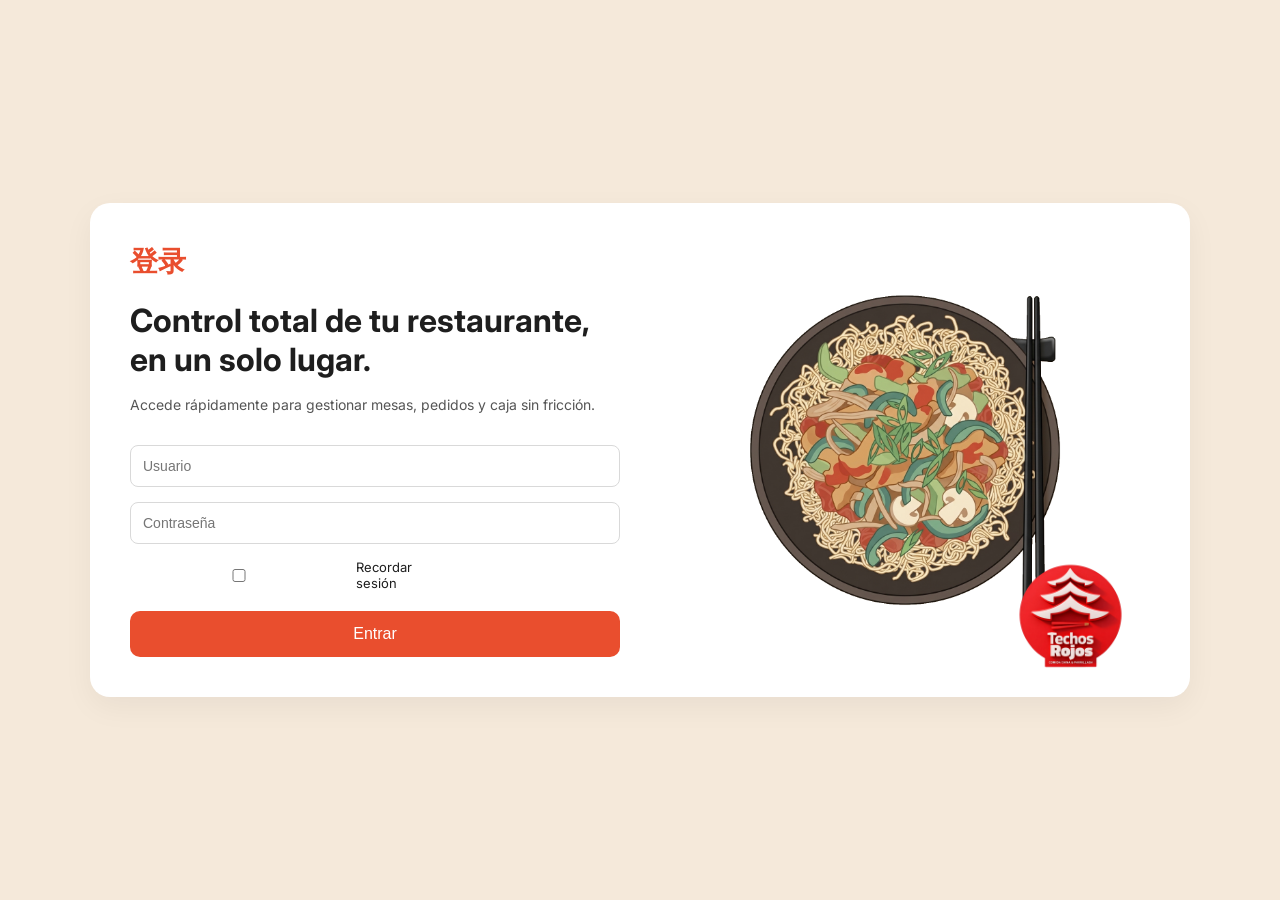
==== login/index.html @ 1c27f04f "mesas pedidos" ====
<!DOCTYPE html>
<html lang="en">
<head>
    <meta charset="UTF-8">
    <meta name="viewport" content="width=device-width, initial-scale=1.0">
    <title>login</title>
    <link rel="stylesheet" href="https://fonts.googleapis.com/css2?family=Inter:wght@300;400;500;700&display=swap">
    <link rel="stylesheet" href="style.css">
</head>
<body>
    <main class="login">

    <div class="login__card">

      <!-- IZQUIERDA -->
      <section class="login__info">

        <span class="login__chinese">登录</span>

        <h1 class="login__title">
          Control total de tu restaurante,
          en un solo lugar.
        </h1>

        <p class="login__text">
          Accede rápidamente para gestionar mesas, pedidos
          y caja sin fricción.
        </p>

        <!-- FORM -->
        <form class="form">

          <div class="form__group">
            <input type="text" placeholder="Usuario">
          </div>

          <div class="form__group">
            <input type="password" placeholder="Contraseña">
          </div>

          <label class="form__checkbox">
            <input type="checkbox">
            Recordar sesión
          </label>

          <button type="submit" class="btn-primary">
            Entrar
          </button>

        </form>

      </section>

      <!-- DERECHA -->
      <section class="login__visual">

        <img src="../src/chopsuey.png" alt="Ilustración ramen" class="login__image">

        <img src="../src/TRlogo.png" alt="Techos Rojos" class="login__logo">

      </section>

    </div>

  </main>
</body>
</html>
---- login/style.css ----
:root {
  --primary: #E94E2E;
  --bg: #F5E9DA;
  --text: #1E1E1E;
  --gray: #D9D9D9;
}

* {
  box-sizing: border-box;
  margin: 0;
  padding: 0;
}

body {
  font-family: 'Inter', sans-serif;
  background: var(--bg);
  color: var(--text);
}

/* LAYOUT */

.login {
    min-height: 100vh;
    display: flex;
    align-items: center;
    justify-content: center;
    padding: 20px;
}

.login__card {
    width: 100%;
    max-width: 1100px;
    background: #ffffff;
    border-radius: 20px;
    padding: 40px;
    display: grid;
    grid-template-columns: 1fr 1fr;
    gap: 40px;

    box-shadow: 0 10px 30px rgba(0,0,0,0.05);
}

/* INFO */

.login__chinese {
    color: var(--primary);
    font-size: 28px;
    font-weight: 600;
    display: block;
    margin-bottom: 20px;
}

.login__title {
    font-size: 32px;
    font-weight: 700;
    margin-bottom: 15px;
}

.login__text {
    font-size: 14px;
    color: #555;
    margin-bottom: 30px;
    line-height: 1.5;
}

/* FORM */

.form__group {
    margin-bottom: 15px;
}

.form input {
    width: 100%;
    padding: 12px;
    border: 1px solid var(--gray);
    border-radius: 8px;
    font-size: 14px;
    transition: 0.2s;
}

.form input:focus {
    outline: none;
    border-color: var(--primary);
}

.form__checkbox {
    width: 300px;
    display: flex;
    align-items: center;
    gap: 8px;
    font-size: 13px;
    margin: 10px 0 20px;
}

.form__checkbox input {
    accent-color: var(--primary);
}

/* BUTTON */

.btn-primary {
    width: 100%;
    padding: 14px;
    background: var(--primary);
    color: white;
    border: none;
    border-radius: 10px;
    font-size: 16px;
    font-weight: 500;
    cursor: pointer;
    transition: 0.2s;
    }

.btn-primary:hover {
    filter: brightness(0.95);
}

/* VISUAL */

.login__visual {
    position: relative;
    display: flex;
    align-items: center;
    justify-content: center;
}

.login__image {
    width: 100%;
    max-width: 350px;
}

.login__logo {
    position: absolute;
    bottom: -20px;
    right: 20px;
    width: 120px;
}

/* RESPONSIVE */

@media (max-width: 768px) {

  .login__card {
    grid-template-columns: 1fr;
    padding: 25px;
  }

  .login__visual {
    order: -1;
  }

  .login__logo {
    position: static;
    margin-top: 20px;
  }
}
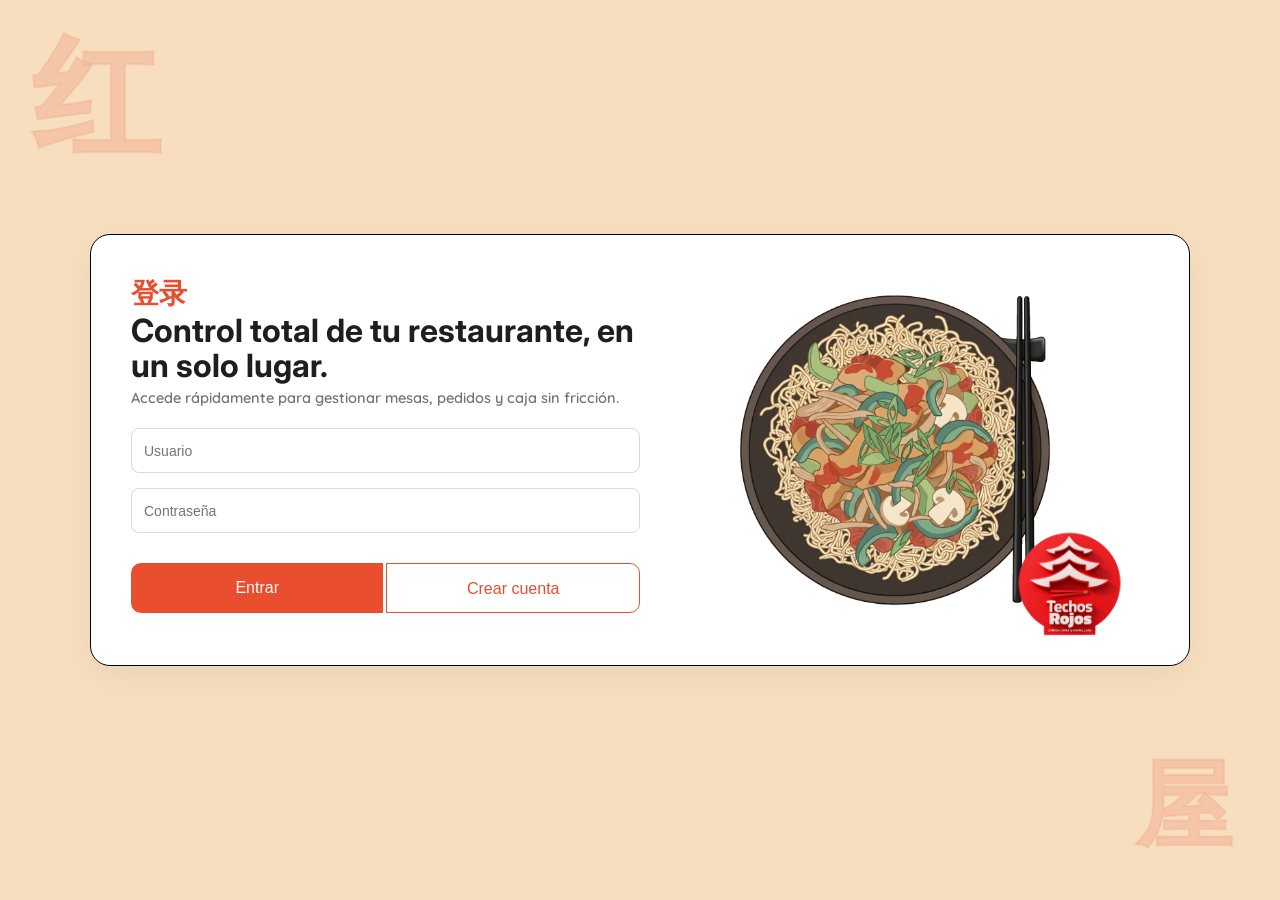
==== commit cf5769be: "login + mesas" ====
--- a/login/index.html
+++ b/login/index.html
@@ -1,20 +1,45 @@
 <!DOCTYPE html>
 <html lang="en">
+
 <head>
-    <meta charset="UTF-8">
-    <meta name="viewport" content="width=device-width, initial-scale=1.0">
-    <title>login</title>
-    <link rel="stylesheet" href="https://fonts.googleapis.com/css2?family=Inter:wght@300;400;500;700&display=swap">
-    <link rel="stylesheet" href="style.css">
+  <meta charset="UTF-8">
+  <meta name="viewport" content="width=device-width, initial-scale=1.0">
+  <title>login</title>
+  <link rel="stylesheet" href="https://fonts.googleapis.com/css2?family=Inter:wght@300;400;500;700&display=swap">
+  <link rel="stylesheet" href="style.css">
 </head>
+
 <body>
-    <main class="login">
+  <span class="kanji-decorative" style="
+    position: absolute;
+    top: 2rem;
+    left: 2rem;
+    font-size: 8rem;
+    line-height: 1;
+    display: block;
+    color: hsla(10, 80%, 55%, 0.166);
+    font-weight: 700;
+    user-select: none;
+    -webkit-text-stroke: 2px hsla(10, 80%, 55%, 0.1);
+">红</span>
 
+  <span class="kanji-decorative" style="
+    position: absolute;
+    bottom: 3rem;
+    right: 3rem;
+    font-size: 6rem;
+    line-height: 1;
+    display: block;
+    color: hsla(10, 80%, 55%, 0.166);
+    font-weight: 700;
+    user-select: none;
+    -webkit-text-stroke: 2px hsla(10, 80%, 55%, 0.1);
+">屋</span>
+  <div class="container">
     <div class="login__card">
 
       <!-- IZQUIERDA -->
       <section class="login__info">
-
         <span class="login__chinese">登录</span>
 
         <h1 class="login__title">
@@ -29,39 +54,49 @@
 
         <!-- FORM -->
         <form class="form">
-
           <div class="form__group">
             <input type="text" placeholder="Usuario">
           </div>
-
           <div class="form__group">
             <input type="password" placeholder="Contraseña">
           </div>
+          <div class="botones">
+            <button type="submit" id="loginBtn" class="btn-primary">
+              Entrar
+            </button>
+            <button type="button" id="registerBtn" class="btn-secondary" onclick="irARegistro()">
+              Crear cuenta
+            </button>
+          </div>
+        </form>
+      </section>
 
-          <label class="form__checkbox">
-            <input type="checkbox">
-            Recordar sesión
-          </label>
+      <section class="register__info">
+        <span class="register__chinese">创建账户</span>
+        <h1 class="login__title">Crear cuenta</h1>
 
-          <button type="submit" class="btn-primary">
-            Entrar
-          </button>
-
+        <form class="form">
+          <div class="form__group">
+            <input type="text" placeholder="Nombre">
+          </div>
+          <div class="form__group">
+            <input type="email" placeholder="Correo">
+          </div>
+          <div class="form__group">
+            <input type="password" placeholder="Contraseña">
+          </div>
+          <button class="btn-thirdy" id="register2Btn" type="button" onclick="irALogin()">Registrarse</button>
         </form>
-
       </section>
 
       <!-- DERECHA -->
       <section class="login__visual">
+        <img src="../src/chopsuey.png" alt="Ilustración ramen" class="login__image" style="user-select: none;">
+        <img src="../src/TRlogo.png" alt="Techos Rojos" class="login__logo" style="user-select: none;">
+      </section>
+    </div>
+  </div>
+</body>
+<script src="script.js"></script>
 
-        <img src="../src/chopsuey.png" alt="Ilustración ramen" class="login__image">
-
-        <img src="../src/TRlogo.png" alt="Techos Rojos" class="login__logo">
-
-      </section>
-
-    </div>
-
-  </main>
-</body>
 </html>
--- a/login/style.css
+++ b/login/style.css
@@ -1,25 +1,23 @@
+@import url('https://fonts.googleapis.com/css2?family=Quicksand:wght@300..700&display=swap');
+
 :root {
-  --primary: #E94E2E;
-  --bg: #F5E9DA;
-  --text: #1E1E1E;
-  --gray: #D9D9D9;
+    --primary: #E94E2E;
+    --bg: #f7debf;
+    --text: #1E1E1E;
+    --gray: #D9D9D9;
 }
 
 * {
-  box-sizing: border-box;
-  margin: 0;
-  padding: 0;
+    box-sizing: border-box;
+    margin: 0;
+    padding: 0;
 }
 
 body {
-  font-family: 'Inter', sans-serif;
-  background: var(--bg);
-  color: var(--text);
-}
-
-/* LAYOUT */
-
-.login {
+    font-family: 'Inter', sans-serif;
+    background: var(--bg);
+    color: var(--text);
+
     min-height: 100vh;
     display: flex;
     align-items: center;
@@ -27,43 +25,68 @@
     padding: 20px;
 }
 
+/* ================= LAYOUT ================= */
+
 .login__card {
     width: 100%;
     max-width: 1100px;
     background: #ffffff;
+    border: 1px solid black;
     border-radius: 20px;
     padding: 40px;
-    display: grid;
-    grid-template-columns: 1fr 1fr;
-    gap: 40px;
-
-    box-shadow: 0 10px 30px rgba(0,0,0,0.05);
-}
-
-/* INFO */
+
+    display: flex;
+    /* 🔥 CAMBIO CLAVE */
+    position: relative;
+    overflow: hidden;
+
+    box-shadow: 0 10px 30px rgba(0, 0, 0, 0.05);
+}
+
+/* ================= SECCIONES ================= */
+
+.login__info,
+.login__visual,
+.register__info {
+    width: 50%;
+    transition: all 0.6s cubic-bezier(0.65, 0, 0.35, 1);
+}
+
+/* ================= INFO ================= */
 
 .login__chinese {
     color: var(--primary);
     font-size: 28px;
     font-weight: 600;
-    display: block;
     margin-bottom: 20px;
 }
+
+.register__chinese {
+    color: var(--primary);
+    font-size: 25px;
+    font-weight: 600;
+}
+
 
 .login__title {
     font-size: 32px;
     font-weight: 700;
-    margin-bottom: 15px;
+    margin-bottom: 5px;
+    line-height: 35px;
 }
 
 .login__text {
-    font-size: 14px;
-    color: #555;
-    margin-bottom: 30px;
-    line-height: 1.5;
-}
-
-/* FORM */
+    font-size: 0.910rem;
+    line-height: 1.25rem;
+    font-weight: 700;
+    color: hsl(0 0% 45%);
+    margin: 0;
+    margin-bottom: 20px;
+    font-weight: 600;
+    font-family: 'Quicksand', sans-serif;
+}
+
+/* ================= FORM ================= */
 
 .form__group {
     margin-bottom: 15px;
@@ -71,11 +94,11 @@
 
 .form input {
     width: 100%;
+    height: 45px;
     padding: 12px;
     border: 1px solid var(--gray);
     border-radius: 8px;
     font-size: 14px;
-    transition: 0.2s;
 }
 
 .form input:focus {
@@ -83,42 +106,72 @@
     border-color: var(--primary);
 }
 
-.form__checkbox {
-    width: 300px;
-    display: flex;
-    align-items: center;
-    gap: 8px;
-    font-size: 13px;
-    margin: 10px 0 20px;
-}
-
-.form__checkbox input {
-    accent-color: var(--primary);
-}
-
-/* BUTTON */
+/* ================= BOTONES ================= */
+
+.botones {
+    display: flex;
+    gap: 3px;
+    margin-top: 30px;
+    height: 50px;
+}
 
 .btn-primary {
     width: 100%;
-    padding: 14px;
+    padding: 16px;
     background: var(--primary);
     color: white;
     border: none;
+    border-radius: 10px 0px 0px 10px;
+    font-size: 16px;
+    cursor: pointer;
+    transition: all 0.3s ease;
+}
+
+
+.btn-primary:hover {
+    filter: brightness(0.95);
+}
+
+
+.btn-secondary {
+    width: 100%;
+    padding: 16px;
+    color: var(--primary);
+    background: transparent;
+    border: 1px solid var(--primary);
+    border-radius: 0px 10px 10px 0px;
+    font-size: 16px;
+    cursor: pointer;
+    transition: all 0.3s ease;
+}
+
+.btn-secondary:hover {
+    background: var(--primary);
+    color: white;
+}
+
+.btn-thirdy {
+    width: 100%;
+    height: 53px;
+    margin-top: 5px;
+    padding: 16px;
+    color: var(--primary);
+    background: transparent;
+    border: 1px solid var(--primary);
     border-radius: 10px;
     font-size: 16px;
-    font-weight: 500;
     cursor: pointer;
-    transition: 0.2s;
-    }
-
-.btn-primary:hover {
-    filter: brightness(0.95);
-}
-
-/* VISUAL */
+}
+
+.btn-thirdy:hover {
+    background: var(--primary);
+    color: white;
+    border: none;
+}
+
+/* ================= VISUAL ================= */
 
 .login__visual {
-    position: relative;
     display: flex;
     align-items: center;
     justify-content: center;
@@ -127,6 +180,7 @@
 .login__image {
     width: 100%;
     max-width: 350px;
+    transition: transform 0.6s cubic-bezier(0.65, 0, 0.35, 1);
 }
 
 .login__logo {
@@ -136,21 +190,76 @@
     width: 120px;
 }
 
-/* RESPONSIVE */
+/* ================= REGISTRO ================= */
+
+.register__info {
+    position: absolute;
+    top: 0px;
+    right: 0;
+    height: 430px;
+    padding: 40px;
+
+    display: flex;
+    flex-direction: column;
+    justify-content: center;
+
+    opacity: 0;
+    transform: translateX(100%);
+}
+
+/* ================= ESTADO INICIAL ================= */
+
+.login__info {
+    transform: translateX(0);
+    opacity: 1;
+}
+
+.login__visual {
+    transform: translateX(0);
+}
+
+/* ================= ESTADO ACTIVO ================= */
+
+.login__card.active .login__info {
+    transform: translateX(-100%);
+    opacity: 0;
+}
+
+.login__card.active .login__visual {
+    transform: translateX(-120%);
+}
+
+.login__card.active .register__info {
+    transform: translateX(0);
+    opacity: 1;
+}
+
+.login__card.active .login__image {
+    transform: rotate(-180deg) scale(0.9);
+}
+
+/* ================= RESPONSIVE ================= */
 
 @media (max-width: 768px) {
 
-  .login__card {
-    grid-template-columns: 1fr;
-    padding: 25px;
-  }
-
-  .login__visual {
-    order: -1;
-  }
-
-  .login__logo {
-    position: static;
-    margin-top: 20px;
-  }
+    .login__card {
+        flex-direction: column;
+    }
+
+    .login__info,
+    .login__visual,
+    .register__info {
+        width: 100%;
+    }
+
+    .register__info {
+        position: relative;
+        transform: translateX(0);
+        opacity: 1;
+    }
+
+    .login__logo {
+        position: static;
+        margin-top: 20px;
+    }
 }
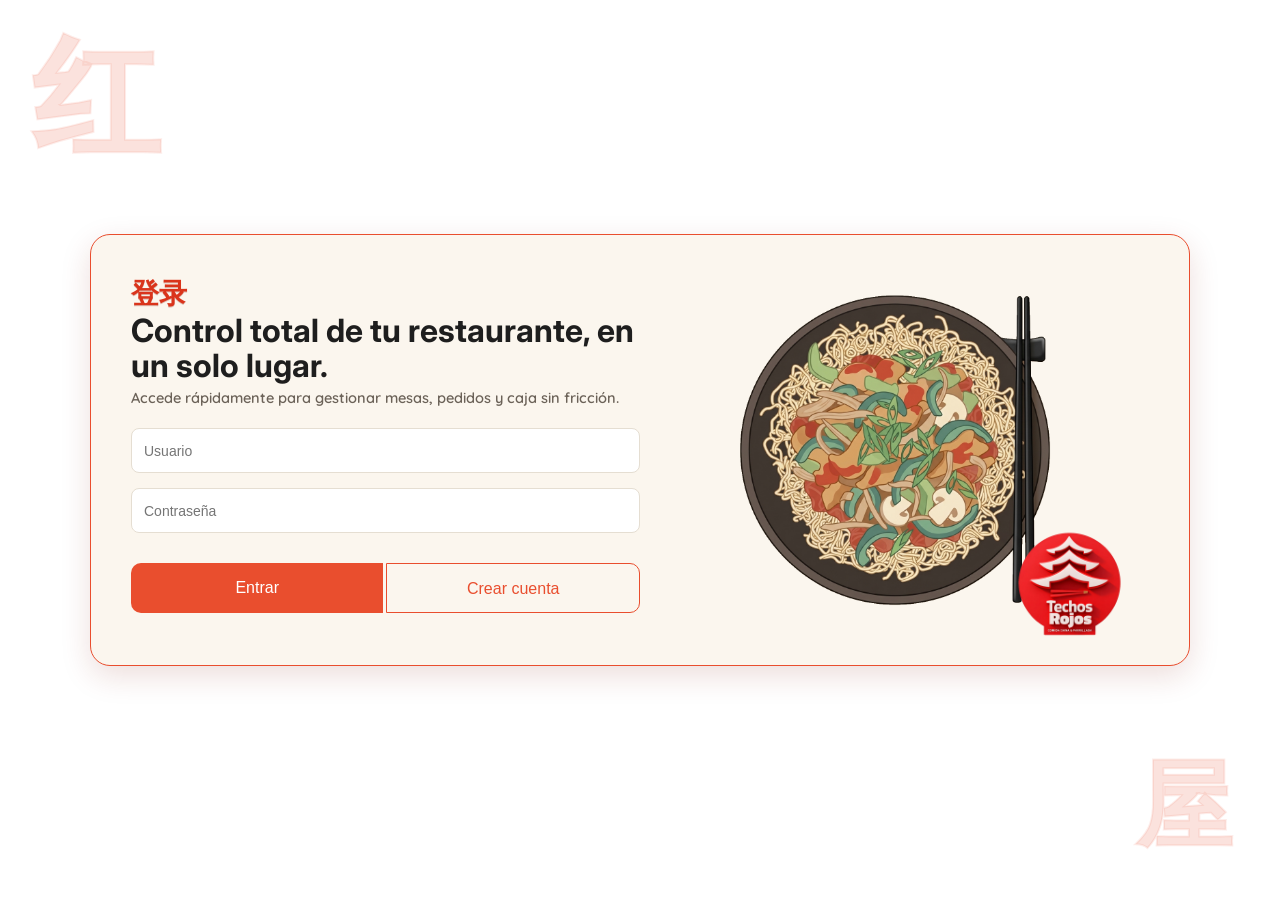
==== commit 02221e1e: "actualizando diseños" ====
--- a/login/index.html
+++ b/login/index.html
@@ -91,8 +91,8 @@
 
       <!-- DERECHA -->
       <section class="login__visual">
-        <img src="../src/chopsuey.png" alt="Ilustración ramen" class="login__image" style="user-select: none;">
-        <img src="../src/TRlogo.png" alt="Techos Rojos" class="login__logo" style="user-select: none;">
+        <img src="/src/chopsuey.png" alt="Ilustración ramen" class="login__image" style="user-select: none;">
+        <img src="/src/TRlogo.png" alt="Techos Rojos" class="login__logo" style="user-select: none;">
       </section>
     </div>
   </div>
--- a/login/style.css
+++ b/login/style.css
@@ -2,7 +2,7 @@
 
 :root {
     --primary: #E94E2E;
-    --bg: #f7debf;
+    --bg: #ffffff;
     --text: #1E1E1E;
     --gray: #D9D9D9;
 }
@@ -30,8 +30,8 @@
 .login__card {
     width: 100%;
     max-width: 1100px;
-    background: #ffffff;
-    border: 1px solid black;
+    background: #FBF6EE;
+    border: 1px solid #E94E2E;
     border-radius: 20px;
     padding: 40px;
 
@@ -40,7 +40,7 @@
     position: relative;
     overflow: hidden;
 
-    box-shadow: 0 10px 30px rgba(0, 0, 0, 0.05);
+    box-shadow: 0 10px 30px hsla(8, 78%, 30%, 0.15);
 }
 
 /* ================= SECCIONES ================= */
@@ -55,16 +55,18 @@
 /* ================= INFO ================= */
 
 .login__chinese {
-    color: var(--primary);
+    color: hsl(8, 78%, 48%);
+    text-shadow: 0 1px 0 hsla(8, 78%, 30%, 0.271);
+    font-weight: 700;
     font-size: 28px;
-    font-weight: 600;
     margin-bottom: 20px;
 }
 
 .register__chinese {
-    color: var(--primary);
+    color: hsl(8, 78%, 48%);
+    text-shadow: 0 1px 0 hsla(8, 78%, 30%, 0.271);
+    font-weight: 700;
     font-size: 25px;
-    font-weight: 600;
 }
 
 
@@ -73,13 +75,14 @@
     font-weight: 700;
     margin-bottom: 5px;
     line-height: 35px;
+    color: var(--text);
 }
 
 .login__text {
     font-size: 0.910rem;
     line-height: 1.25rem;
     font-weight: 700;
-    color: hsl(0 0% 45%);
+    color: #6B6258;
     margin: 0;
     margin-bottom: 20px;
     font-weight: 600;
@@ -96,7 +99,7 @@
     width: 100%;
     height: 45px;
     padding: 12px;
-    border: 1px solid var(--gray);
+    border: 1px solid #E5DED2;
     border-radius: 8px;
     font-size: 14px;
 }
@@ -104,6 +107,7 @@
 .form input:focus {
     outline: none;
     border-color: var(--primary);
+    box-shadow: 0 0 0 2px rgba(224,78,44,0.15);
 }
 
 /* ================= BOTONES ================= */
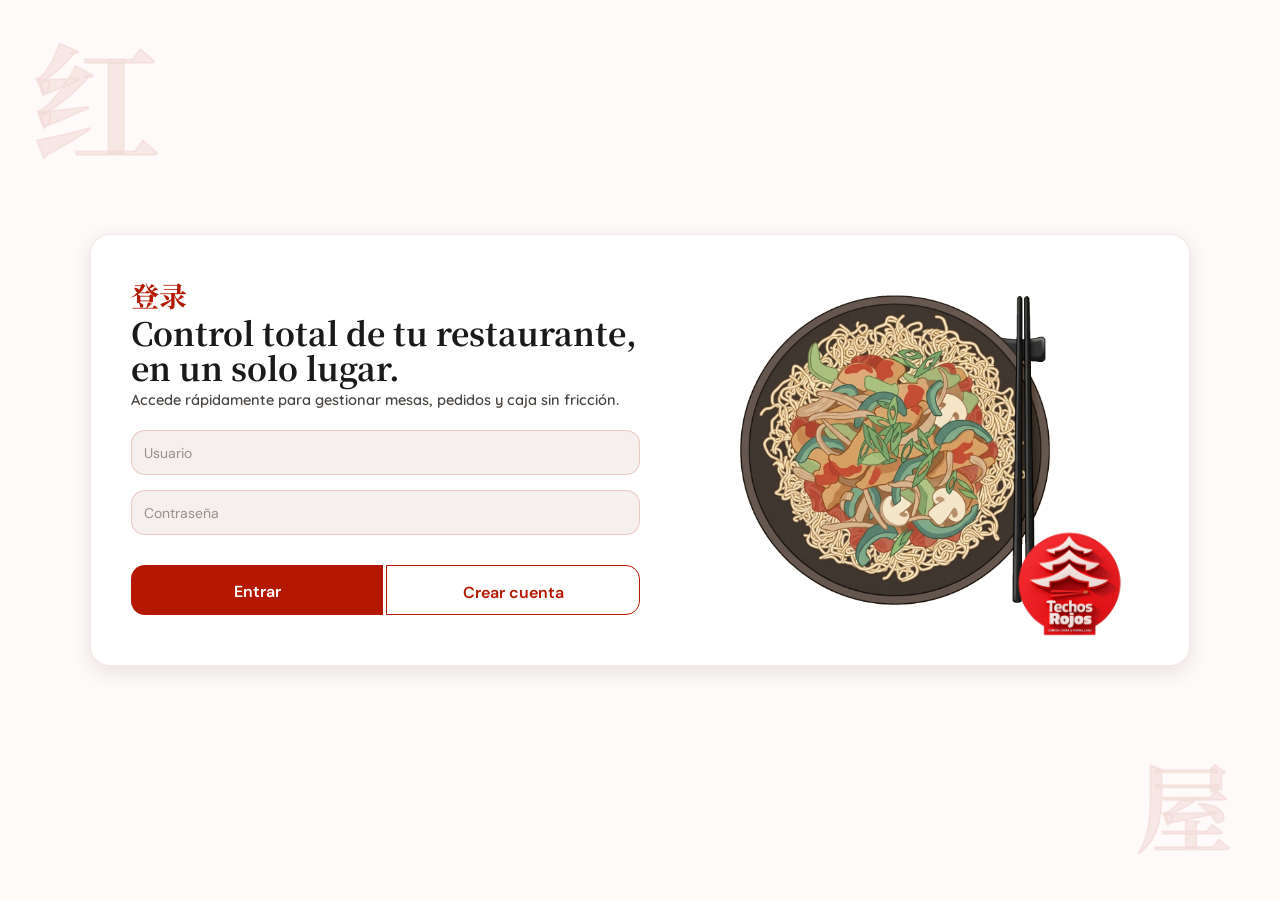
==== commit 3bbcd91d: "cambios obligatorios" ====
--- a/login/index.html
+++ b/login/index.html
@@ -1,11 +1,10 @@
 <!DOCTYPE html>
-<html lang="en">
+<html lang="es">
 
 <head>
   <meta charset="UTF-8">
   <meta name="viewport" content="width=device-width, initial-scale=1.0">
-  <title>login</title>
-  <link rel="stylesheet" href="https://fonts.googleapis.com/css2?family=Inter:wght@300;400;500;700&display=swap">
+  <title>Techos Rojos - Login</title>
   <link rel="stylesheet" href="style.css">
 </head>
 
@@ -17,10 +16,11 @@
     font-size: 8rem;
     line-height: 1;
     display: block;
-    color: hsla(10, 80%, 55%, 0.166);
+    color: rgba(180, 24, 0, 0.08);
     font-weight: 700;
     user-select: none;
-    -webkit-text-stroke: 2px hsla(10, 80%, 55%, 0.1);
+    -webkit-text-stroke: 2px rgba(180, 24, 0, 0.05);
+    font-family: 'Noto Serif SC', serif;
 ">红</span>
 
   <span class="kanji-decorative" style="
@@ -30,10 +30,11 @@
     font-size: 6rem;
     line-height: 1;
     display: block;
-    color: hsla(10, 80%, 55%, 0.166);
+    color: rgba(180, 24, 0, 0.08);
     font-weight: 700;
     user-select: none;
-    -webkit-text-stroke: 2px hsla(10, 80%, 55%, 0.1);
+    -webkit-text-stroke: 2px rgba(180, 24, 0, 0.05);
+    font-family: 'Noto Serif SC', serif;
 ">屋</span>
   <div class="container">
     <div class="login__card">
@@ -61,7 +62,7 @@
             <input type="password" placeholder="Contraseña">
           </div>
           <div class="botones">
-            <button type="submit" id="loginBtn" class="btn-primary">
+            <button type="button" id="loginBtn" onclick="location.href = '../domicilios/domicilios.html'" class="btn-primary">
               Entrar
             </button>
             <button type="button" id="registerBtn" class="btn-secondary" onclick="irARegistro()">
--- a/login/style.css
+++ b/login/style.css
@@ -1,28 +1,55 @@
-@import url('https://fonts.googleapis.com/css2?family=Quicksand:wght@300..700&display=swap');
+@import url('https://fonts.googleapis.com/css2?family=DM+Sans:wght@300;400;500;600;700&family=Noto+Serif+SC:wght@400;600;700&family=Quicksand:wght@400;500;600;700&display=swap');
 
 :root {
-    --primary: #E94E2E;
-    --bg: #ffffff;
-    --text: #1E1E1E;
-    --gray: #D9D9D9;
-}
-
-* {
+  --red:          #b41800;
+  --red-hover:    #961400;
+  --red-dark:     #7e1100;
+  --red-soft:     #fae8e5;
+  --red-ghost:    rgba(180,24,0,.08);
+
+  --bg:           #ffffff;
+  --bg-soft:      #fdfaf9;
+  --bg-muted:     #f5f0ee;
+
+  --ink:          #1a1a1a;
+  --ink-soft:     #4a4540;
+  --muted:        #9a8f89;
+  --border:       rgba(180,24,0,.18);
+  --border-light: rgba(180,24,0,.10);
+
+  --radius:       14px;
+  --radius-lg:    20px;
+  --radius-xl:    28px;
+
+  --shadow-sm:    0 1px 3px rgba(60,20,10,.07);
+  --shadow-md:    0 6px 20px rgba(60,20,10,.10);
+  --shadow-lg:    0 16px 48px rgba(60,20,10,.14);
+
+  --font-body:    'DM Sans', system-ui, sans-serif;
+  --font-display: 'Noto Serif SC', serif;
+  --font-ui:      'Quicksand', sans-serif;
+
+  --transition:   .2s cubic-bezier(.4,0,.2,1);
+}
+
+*, *::before, *::after {
     box-sizing: border-box;
     margin: 0;
     padding: 0;
 }
 
 body {
-    font-family: 'Inter', sans-serif;
-    background: var(--bg);
-    color: var(--text);
+    font-family: var(--font-body);
+    background: var(--bg-soft);
+    color: var(--ink);
 
     min-height: 100vh;
     display: flex;
     align-items: center;
     justify-content: center;
     padding: 20px;
+    -webkit-font-smoothing: antialiased;
+    -webkit-tap-highlight-color: transparent;
 }
 
 /* ================= LAYOUT ================= */
@@ -30,17 +57,16 @@
 .login__card {
     width: 100%;
     max-width: 1100px;
-    background: #FBF6EE;
-    border: 1px solid #E94E2E;
-    border-radius: 20px;
+    background: var(--bg);
+    border: 1px solid var(--border-light);
+    border-radius: var(--radius-lg);
     padding: 40px;
 
     display: flex;
-    /* 🔥 CAMBIO CLAVE */
     position: relative;
     overflow: hidden;
 
-    box-shadow: 0 10px 30px hsla(8, 78%, 30%, 0.15);
+    box-shadow: var(--shadow-md);
 }
 
 /* ================= SECCIONES ================= */
@@ -55,38 +81,37 @@
 /* ================= INFO ================= */
 
 .login__chinese {
-    color: hsl(8, 78%, 48%);
-    text-shadow: 0 1px 0 hsla(8, 78%, 30%, 0.271);
+    color: var(--red);
+    font-family: var(--font-display);
     font-weight: 700;
     font-size: 28px;
     margin-bottom: 20px;
 }
 
 .register__chinese {
-    color: hsl(8, 78%, 48%);
-    text-shadow: 0 1px 0 hsla(8, 78%, 30%, 0.271);
+    color: var(--red);
+    font-family: var(--font-display);
     font-weight: 700;
     font-size: 25px;
 }
 
-
 .login__title {
+    font-family: var(--font-display);
     font-size: 32px;
     font-weight: 700;
     margin-bottom: 5px;
     line-height: 35px;
-    color: var(--text);
+    color: var(--ink);
 }
 
 .login__text {
     font-size: 0.910rem;
     line-height: 1.25rem;
-    font-weight: 700;
-    color: #6B6258;
+    font-weight: 600;
+    color: var(--ink-soft);
     margin: 0;
     margin-bottom: 20px;
-    font-weight: 600;
-    font-family: 'Quicksand', sans-serif;
+    font-family: var(--font-ui);
 }
 
 /* ================= FORM ================= */
@@ -99,15 +124,24 @@
     width: 100%;
     height: 45px;
     padding: 12px;
-    border: 1px solid #E5DED2;
-    border-radius: 8px;
+    border: 1px solid var(--border);
+    border-radius: var(--radius);
     font-size: 14px;
+    font-family: var(--font-body);
+    color: var(--ink);
+    background: var(--bg-muted);
+    transition: var(--transition);
+}
+
+.form input::placeholder {
+    color: var(--muted);
 }
 
 .form input:focus {
     outline: none;
-    border-color: var(--primary);
-    box-shadow: 0 0 0 2px rgba(224,78,44,0.15);
+    border-color: var(--red);
+    background: var(--bg);
+    box-shadow: 0 0 0 3px var(--red-ghost);
 }
 
 /* ================= BOTONES ================= */
@@ -122,35 +156,49 @@
 .btn-primary {
     width: 100%;
     padding: 16px;
-    background: var(--primary);
+    background: var(--red);
     color: white;
     border: none;
-    border-radius: 10px 0px 0px 10px;
+    border-radius: var(--radius) 0px 0px var(--radius);
     font-size: 16px;
+    font-weight: 600;
+    font-family: var(--font-body);
     cursor: pointer;
-    transition: all 0.3s ease;
-}
-
+    transition: var(--transition);
+    -webkit-tap-highlight-color: transparent;
+}
 
 .btn-primary:hover {
-    filter: brightness(0.95);
-}
-
+    background: var(--red-hover);
+    box-shadow: var(--shadow-md);
+}
+
+.btn-primary:active {
+    background: var(--red-dark);
+}
 
 .btn-secondary {
     width: 100%;
     padding: 16px;
-    color: var(--primary);
+    color: var(--red);
     background: transparent;
-    border: 1px solid var(--primary);
-    border-radius: 0px 10px 10px 0px;
+    border: 1px solid var(--red);
+    border-radius: 0px var(--radius) var(--radius) 0px;
     font-size: 16px;
+    font-weight: 600;
+    font-family: var(--font-body);
     cursor: pointer;
-    transition: all 0.3s ease;
+    transition: var(--transition);
+    -webkit-tap-highlight-color: transparent;
 }
 
 .btn-secondary:hover {
-    background: var(--primary);
+    background: var(--red-ghost);
+    color: var(--red-dark);
+}
+
+.btn-secondary:active {
+    background: var(--red);
     color: white;
 }
 
@@ -159,18 +207,27 @@
     height: 53px;
     margin-top: 5px;
     padding: 16px;
-    color: var(--primary);
+    color: var(--red);
     background: transparent;
-    border: 1px solid var(--primary);
-    border-radius: 10px;
+    border: 1px solid var(--red);
+    border-radius: var(--radius);
     font-size: 16px;
+    font-weight: 600;
+    font-family: var(--font-body);
     cursor: pointer;
+    transition: var(--transition);
+    -webkit-tap-highlight-color: transparent;
 }
 
 .btn-thirdy:hover {
-    background: var(--primary);
+    background: var(--red-ghost);
+    color: var(--red-dark);
+}
+
+.btn-thirdy:active {
+    background: var(--red);
     color: white;
-    border: none;
+    border-color: var(--red);
 }
 
 /* ================= VISUAL ================= */
@@ -266,4 +323,23 @@
         position: static;
         margin-top: 20px;
     }
+
+    body {
+        padding: 1rem;
+    }
+
+    .login__card {
+        padding: 2rem;
+    }
+
+    .login__title {
+        font-size: 1.5rem;
+        line-height: 1.4;
+    }
+
+    .btn-primary,
+    .btn-secondary,
+    .btn-thirdy {
+        font-size: 0.875rem;
+    }
 }
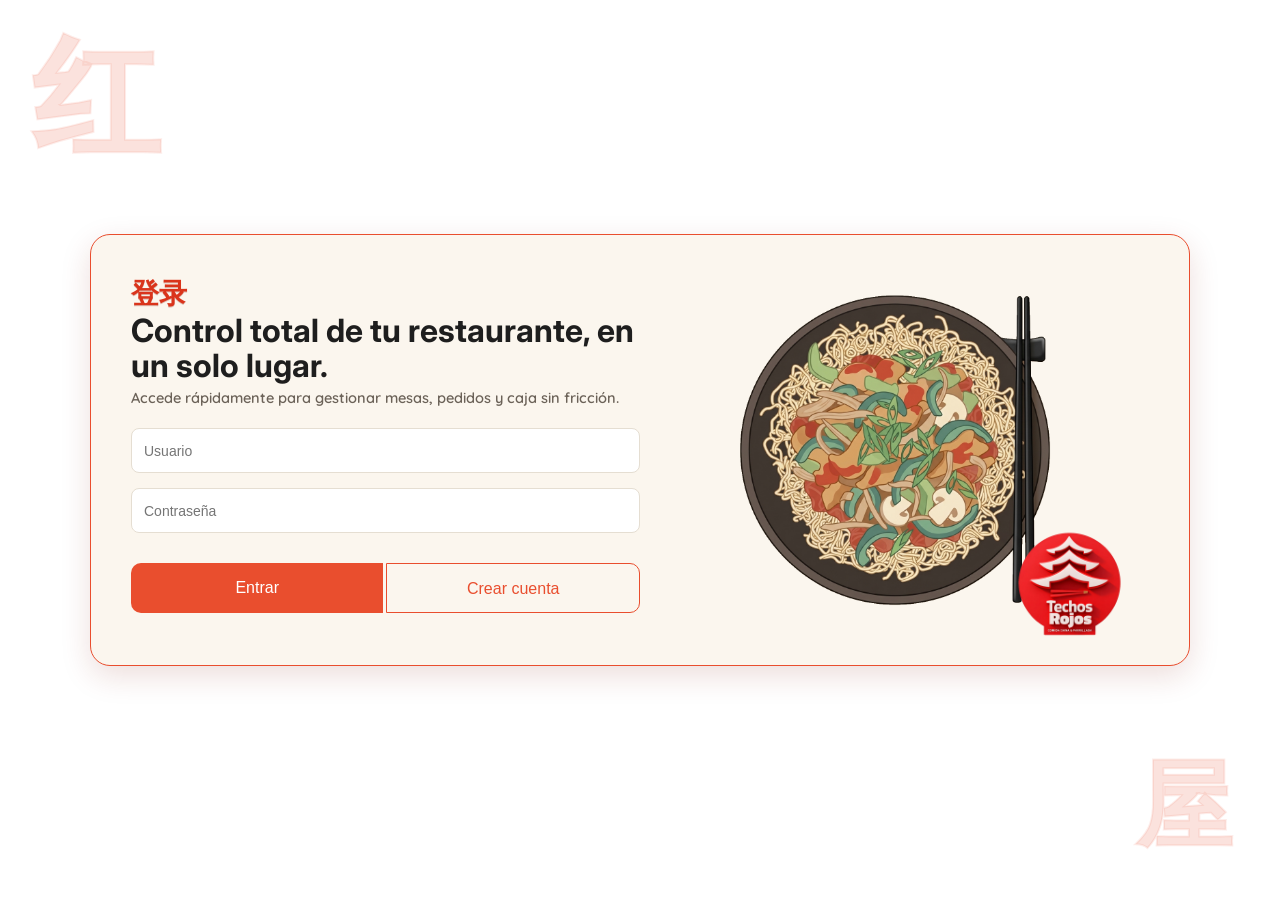
==== commit 79820f6c: "Merge branch 'main' of https://github.com/Gian22dev/restauranthing" ====
--- a/login/index.html
+++ b/login/index.html
@@ -1,10 +1,11 @@
 <!DOCTYPE html>
-<html lang="es">
+<html lang="en">
 
 <head>
   <meta charset="UTF-8">
   <meta name="viewport" content="width=device-width, initial-scale=1.0">
-  <title>Techos Rojos - Login</title>
+  <title>login</title>
+  <link rel="stylesheet" href="https://fonts.googleapis.com/css2?family=Inter:wght@300;400;500;700&display=swap">
   <link rel="stylesheet" href="style.css">
 </head>
 
@@ -16,11 +17,10 @@
     font-size: 8rem;
     line-height: 1;
     display: block;
-    color: rgba(180, 24, 0, 0.08);
+    color: hsla(10, 80%, 55%, 0.166);
     font-weight: 700;
     user-select: none;
-    -webkit-text-stroke: 2px rgba(180, 24, 0, 0.05);
-    font-family: 'Noto Serif SC', serif;
+    -webkit-text-stroke: 2px hsla(10, 80%, 55%, 0.1);
 ">红</span>
 
   <span class="kanji-decorative" style="
@@ -30,11 +30,10 @@
     font-size: 6rem;
     line-height: 1;
     display: block;
-    color: rgba(180, 24, 0, 0.08);
+    color: hsla(10, 80%, 55%, 0.166);
     font-weight: 700;
     user-select: none;
-    -webkit-text-stroke: 2px rgba(180, 24, 0, 0.05);
-    font-family: 'Noto Serif SC', serif;
+    -webkit-text-stroke: 2px hsla(10, 80%, 55%, 0.1);
 ">屋</span>
   <div class="container">
     <div class="login__card">
@@ -62,7 +61,7 @@
             <input type="password" placeholder="Contraseña">
           </div>
           <div class="botones">
-            <button type="button" id="loginBtn" onclick="location.href = '../domicilios/domicilios.html'" class="btn-primary">
+            <button type="submit" id="loginBtn" class="btn-primary">
               Entrar
             </button>
             <button type="button" id="registerBtn" class="btn-secondary" onclick="irARegistro()">
--- a/login/style.css
+++ b/login/style.css
@@ -1,55 +1,28 @@
-@import url('https://fonts.googleapis.com/css2?family=DM+Sans:wght@300;400;500;600;700&family=Noto+Serif+SC:wght@400;600;700&family=Quicksand:wght@400;500;600;700&display=swap');
+@import url('https://fonts.googleapis.com/css2?family=Quicksand:wght@300..700&display=swap');
 
 :root {
-  --red:          #b41800;
-  --red-hover:    #961400;
-  --red-dark:     #7e1100;
-  --red-soft:     #fae8e5;
-  --red-ghost:    rgba(180,24,0,.08);
-
-  --bg:           #ffffff;
-  --bg-soft:      #fdfaf9;
-  --bg-muted:     #f5f0ee;
-
-  --ink:          #1a1a1a;
-  --ink-soft:     #4a4540;
-  --muted:        #9a8f89;
-  --border:       rgba(180,24,0,.18);
-  --border-light: rgba(180,24,0,.10);
-
-  --radius:       14px;
-  --radius-lg:    20px;
-  --radius-xl:    28px;
-
-  --shadow-sm:    0 1px 3px rgba(60,20,10,.07);
-  --shadow-md:    0 6px 20px rgba(60,20,10,.10);
-  --shadow-lg:    0 16px 48px rgba(60,20,10,.14);
-
-  --font-body:    'DM Sans', system-ui, sans-serif;
-  --font-display: 'Noto Serif SC', serif;
-  --font-ui:      'Quicksand', sans-serif;
-
-  --transition:   .2s cubic-bezier(.4,0,.2,1);
-}
-
-*, *::before, *::after {
+    --primary: #E94E2E;
+    --bg: #ffffff;
+    --text: #1E1E1E;
+    --gray: #D9D9D9;
+}
+
+* {
     box-sizing: border-box;
     margin: 0;
     padding: 0;
 }
 
 body {
-    font-family: var(--font-body);
-    background: var(--bg-soft);
-    color: var(--ink);
+    font-family: 'Inter', sans-serif;
+    background: var(--bg);
+    color: var(--text);
 
     min-height: 100vh;
     display: flex;
     align-items: center;
     justify-content: center;
     padding: 20px;
-    -webkit-font-smoothing: antialiased;
-    -webkit-tap-highlight-color: transparent;
 }
 
 /* ================= LAYOUT ================= */
@@ -57,16 +30,17 @@
 .login__card {
     width: 100%;
     max-width: 1100px;
-    background: var(--bg);
-    border: 1px solid var(--border-light);
-    border-radius: var(--radius-lg);
+    background: #FBF6EE;
+    border: 1px solid #E94E2E;
+    border-radius: 20px;
     padding: 40px;
 
     display: flex;
+    /* 🔥 CAMBIO CLAVE */
     position: relative;
     overflow: hidden;
 
-    box-shadow: var(--shadow-md);
+    box-shadow: 0 10px 30px hsla(8, 78%, 30%, 0.15);
 }
 
 /* ================= SECCIONES ================= */
@@ -81,37 +55,38 @@
 /* ================= INFO ================= */
 
 .login__chinese {
-    color: var(--red);
-    font-family: var(--font-display);
+    color: hsl(8, 78%, 48%);
+    text-shadow: 0 1px 0 hsla(8, 78%, 30%, 0.271);
     font-weight: 700;
     font-size: 28px;
     margin-bottom: 20px;
 }
 
 .register__chinese {
-    color: var(--red);
-    font-family: var(--font-display);
+    color: hsl(8, 78%, 48%);
+    text-shadow: 0 1px 0 hsla(8, 78%, 30%, 0.271);
     font-weight: 700;
     font-size: 25px;
 }
 
+
 .login__title {
-    font-family: var(--font-display);
     font-size: 32px;
     font-weight: 700;
     margin-bottom: 5px;
     line-height: 35px;
-    color: var(--ink);
+    color: var(--text);
 }
 
 .login__text {
     font-size: 0.910rem;
     line-height: 1.25rem;
-    font-weight: 600;
-    color: var(--ink-soft);
+    font-weight: 700;
+    color: #6B6258;
     margin: 0;
     margin-bottom: 20px;
-    font-family: var(--font-ui);
+    font-weight: 600;
+    font-family: 'Quicksand', sans-serif;
 }
 
 /* ================= FORM ================= */
@@ -124,24 +99,15 @@
     width: 100%;
     height: 45px;
     padding: 12px;
-    border: 1px solid var(--border);
-    border-radius: var(--radius);
+    border: 1px solid #E5DED2;
+    border-radius: 8px;
     font-size: 14px;
-    font-family: var(--font-body);
-    color: var(--ink);
-    background: var(--bg-muted);
-    transition: var(--transition);
-}
-
-.form input::placeholder {
-    color: var(--muted);
 }
 
 .form input:focus {
     outline: none;
-    border-color: var(--red);
-    background: var(--bg);
-    box-shadow: 0 0 0 3px var(--red-ghost);
+    border-color: var(--primary);
+    box-shadow: 0 0 0 2px rgba(224,78,44,0.15);
 }
 
 /* ================= BOTONES ================= */
@@ -156,49 +122,35 @@
 .btn-primary {
     width: 100%;
     padding: 16px;
-    background: var(--red);
+    background: var(--primary);
     color: white;
     border: none;
-    border-radius: var(--radius) 0px 0px var(--radius);
+    border-radius: 10px 0px 0px 10px;
     font-size: 16px;
-    font-weight: 600;
-    font-family: var(--font-body);
     cursor: pointer;
-    transition: var(--transition);
-    -webkit-tap-highlight-color: transparent;
-}
+    transition: all 0.3s ease;
+}
+
 
 .btn-primary:hover {
-    background: var(--red-hover);
-    box-shadow: var(--shadow-md);
-}
-
-.btn-primary:active {
-    background: var(--red-dark);
-}
+    filter: brightness(0.95);
+}
+
 
 .btn-secondary {
     width: 100%;
     padding: 16px;
-    color: var(--red);
+    color: var(--primary);
     background: transparent;
-    border: 1px solid var(--red);
-    border-radius: 0px var(--radius) var(--radius) 0px;
+    border: 1px solid var(--primary);
+    border-radius: 0px 10px 10px 0px;
     font-size: 16px;
-    font-weight: 600;
-    font-family: var(--font-body);
     cursor: pointer;
-    transition: var(--transition);
-    -webkit-tap-highlight-color: transparent;
+    transition: all 0.3s ease;
 }
 
 .btn-secondary:hover {
-    background: var(--red-ghost);
-    color: var(--red-dark);
-}
-
-.btn-secondary:active {
-    background: var(--red);
+    background: var(--primary);
     color: white;
 }
 
@@ -207,27 +159,18 @@
     height: 53px;
     margin-top: 5px;
     padding: 16px;
-    color: var(--red);
+    color: var(--primary);
     background: transparent;
-    border: 1px solid var(--red);
-    border-radius: var(--radius);
+    border: 1px solid var(--primary);
+    border-radius: 10px;
     font-size: 16px;
-    font-weight: 600;
-    font-family: var(--font-body);
     cursor: pointer;
-    transition: var(--transition);
-    -webkit-tap-highlight-color: transparent;
 }
 
 .btn-thirdy:hover {
-    background: var(--red-ghost);
-    color: var(--red-dark);
-}
-
-.btn-thirdy:active {
-    background: var(--red);
+    background: var(--primary);
     color: white;
-    border-color: var(--red);
+    border: none;
 }
 
 /* ================= VISUAL ================= */
@@ -323,23 +266,4 @@
         position: static;
         margin-top: 20px;
     }
-
-    body {
-        padding: 1rem;
-    }
-
-    .login__card {
-        padding: 2rem;
-    }
-
-    .login__title {
-        font-size: 1.5rem;
-        line-height: 1.4;
-    }
-
-    .btn-primary,
-    .btn-secondary,
-    .btn-thirdy {
-        font-size: 0.875rem;
-    }
 }
